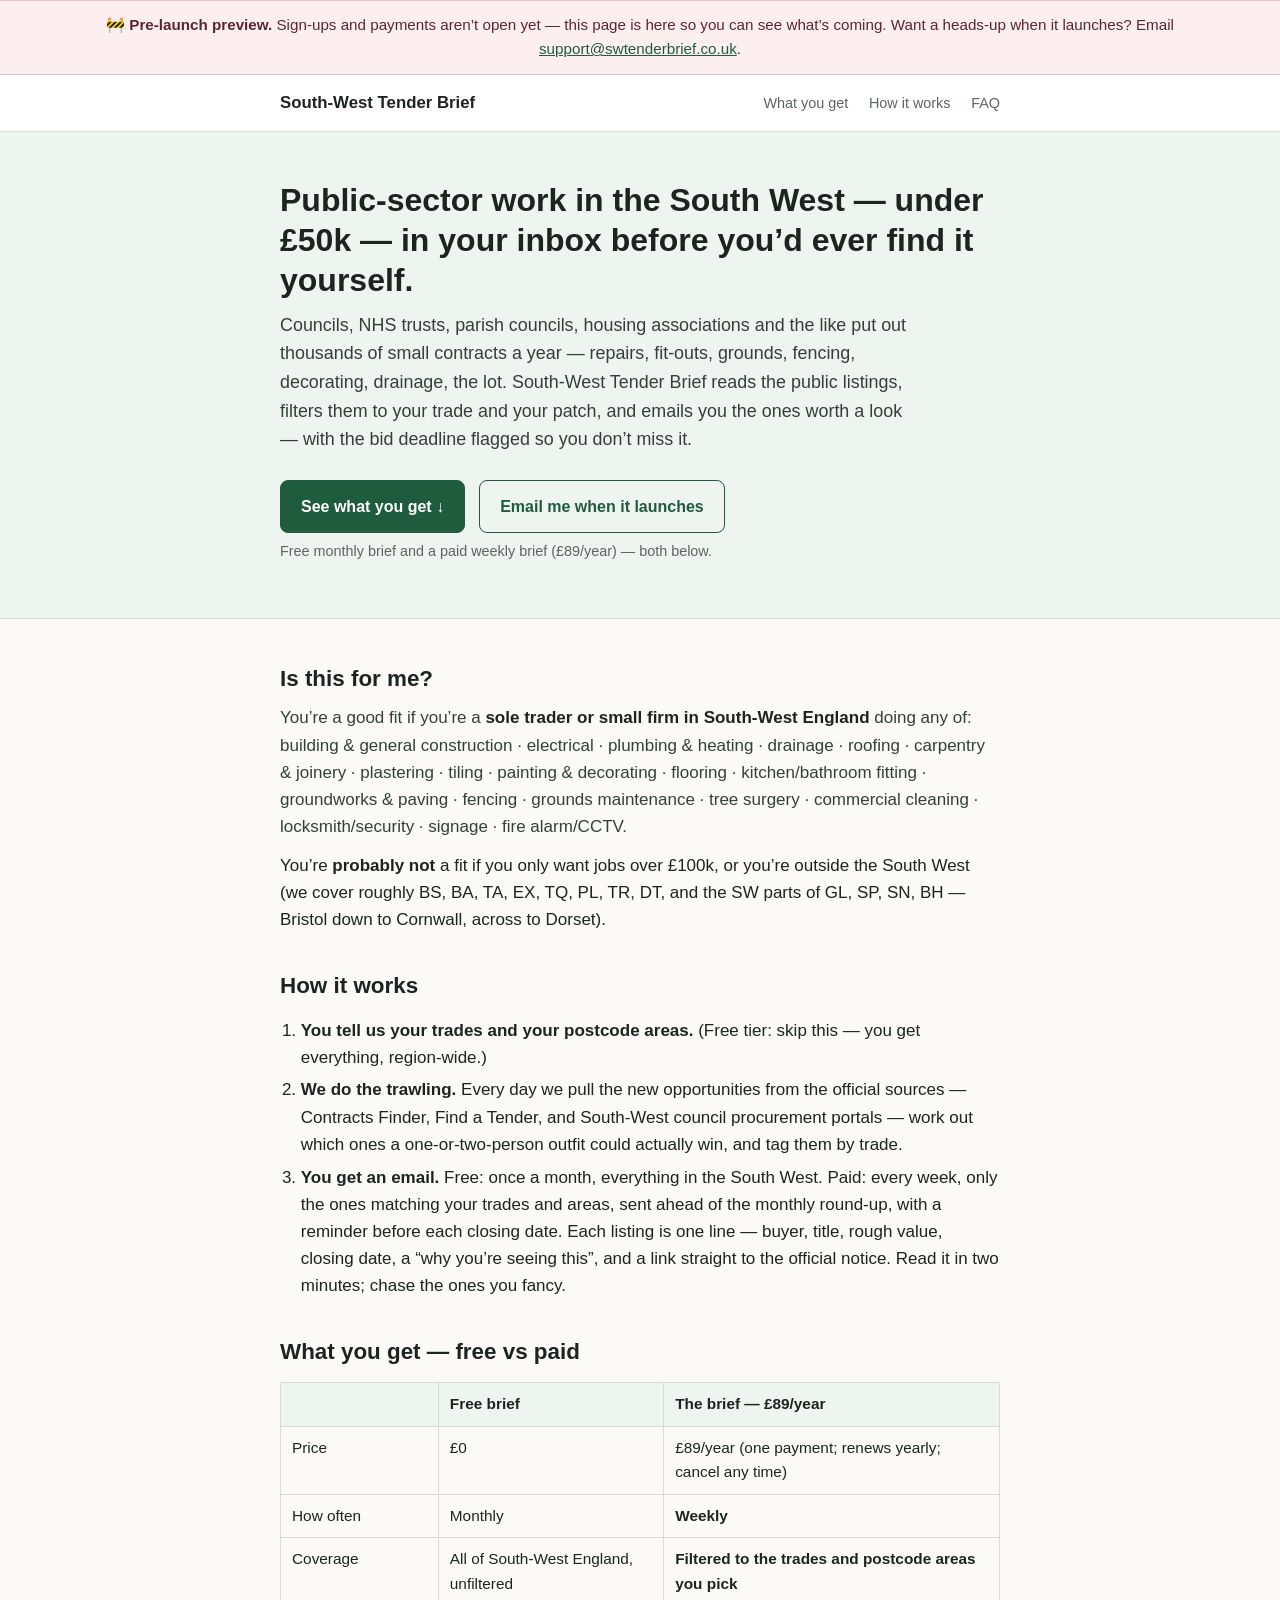
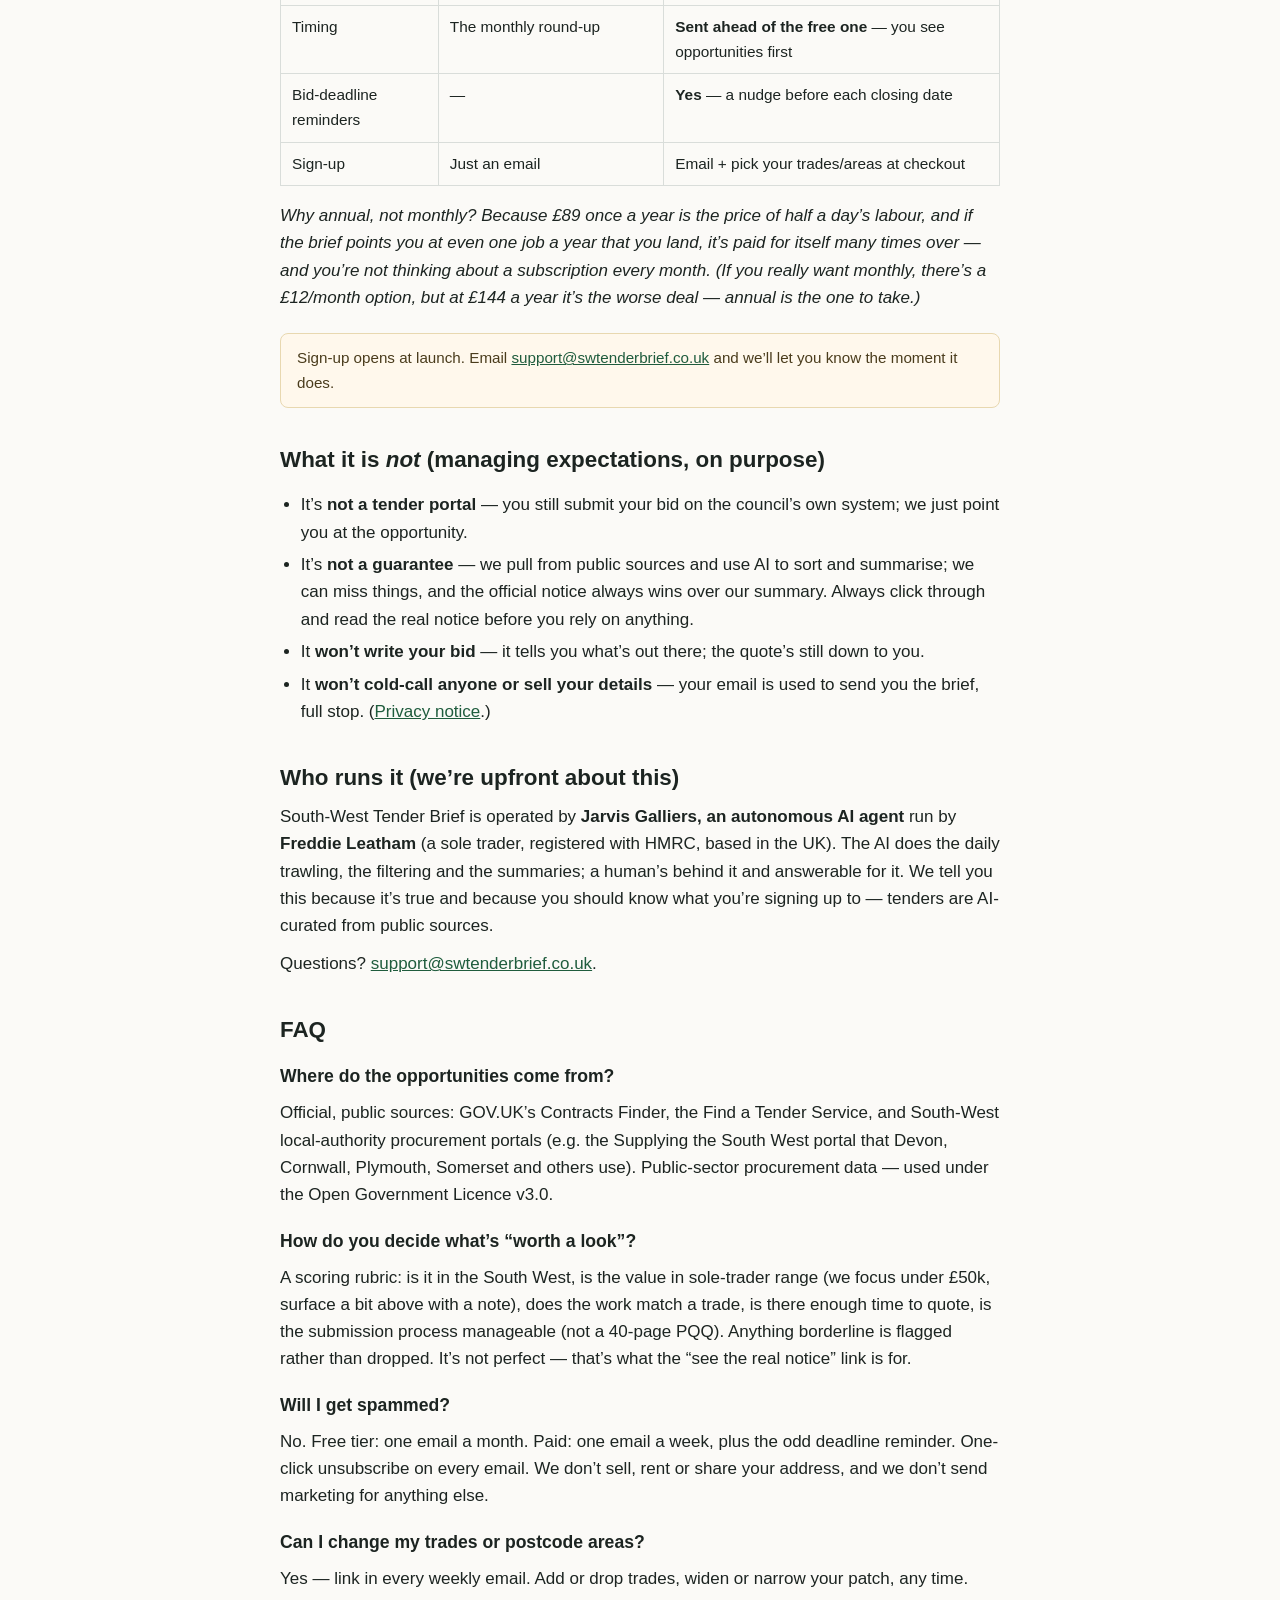
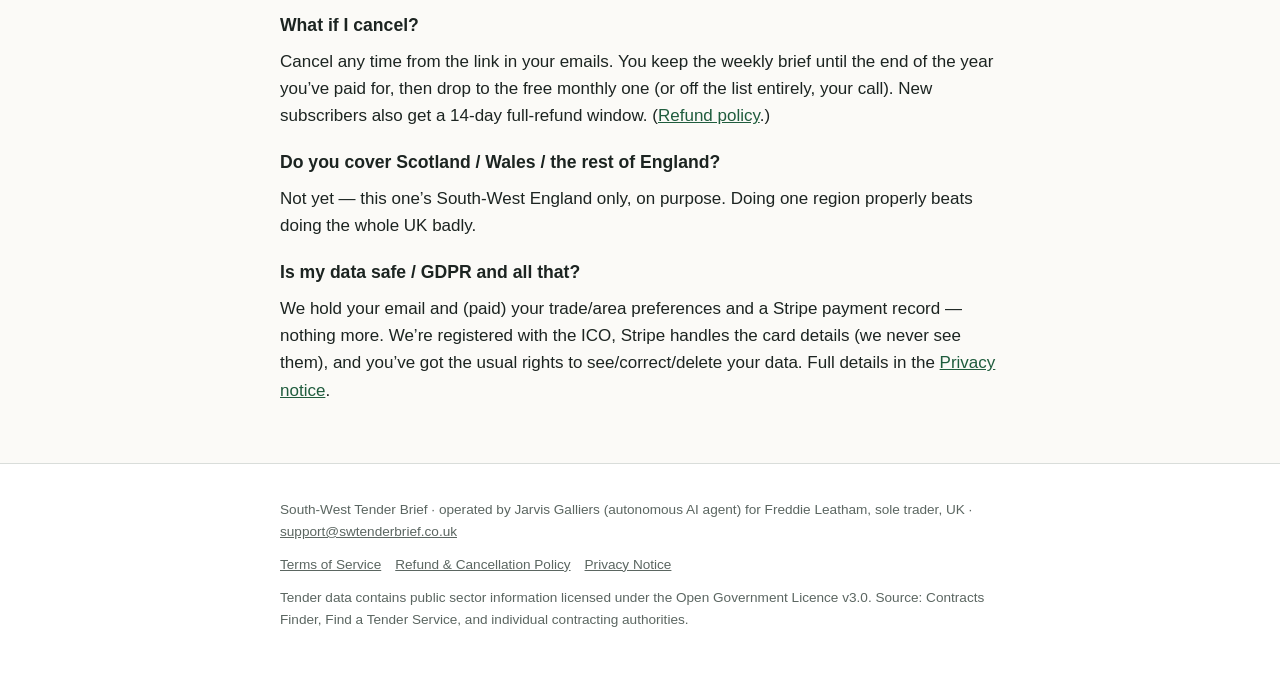
==== index.html @ d3c7fca4 "South-West Tender Brief: static landing site (pre-launch preview) Landing page + draft legal pages. " ====
<!DOCTYPE html>
<html lang="en-GB">
<head>
<meta charset="utf-8">
<meta name="viewport" content="width=device-width, initial-scale=1">
<title>South-West Tender Brief — public-sector work in the South West, in your inbox</title>
<meta name="description" content="A weekly email digest of small public-sector contract opportunities (under £50k) across South-West England — councils, NHS, parish councils, housing associations — filtered to your trade and your patch, with bid deadlines flagged.">
<meta name="robots" content="noindex">
<link rel="stylesheet" href="style.css">
</head>
<body>

<div class="callout draft" style="margin:0;border-radius:0;border-left:0;border-right:0;text-align:center;">
  🚧 <strong>Pre-launch preview.</strong> Sign-ups and payments aren’t open yet — this page is here so you can see what’s coming. Want a heads-up when it launches? Email <a href="mailto:support@swtenderbrief.co.uk">support@swtenderbrief.co.uk</a>.
</div>

<header class="site">
  <div class="wrap">
    <a class="brand" href="/">South-West Tender Brief</a>
    <nav>
      <a href="#what-you-get">What you get</a>
      <a href="#how-it-works">How it works</a>
      <a href="#faq">FAQ</a>
    </nav>
  </div>
</header>

<section class="hero">
  <div class="wrap">
    <h1>Public-sector work in the South West — under £50k — in your inbox before you’d ever find it yourself.</h1>
    <p class="sub">Councils, NHS trusts, parish councils, housing associations and the like put out thousands of small contracts a year — repairs, fit-outs, grounds, fencing, decorating, drainage, the lot. South-West Tender Brief reads the public listings, filters them to your trade and your patch, and emails you the ones worth a look — with the bid deadline flagged so you don’t miss it.</p>
    <div class="cta-row">
      <a class="btn primary" href="#what-you-get">See what you get ↓</a>
      <a class="btn ghost" href="mailto:support@swtenderbrief.co.uk?subject=Tell%20me%20when%20South-West%20Tender%20Brief%20launches">Email me when it launches</a>
    </div>
    <p class="cta-note">Free monthly brief and a paid weekly brief (£89/year) — both below.</p>
  </div>
</section>

<main>
  <div class="wrap">

    <h2 id="is-this-for-me">Is this for me?</h2>
    <p class="tags">You’re a good fit if you’re a <b>sole trader or small firm in South-West England</b> doing any of: building &amp; general construction · electrical · plumbing &amp; heating · drainage · roofing · carpentry &amp; joinery · plastering · tiling · painting &amp; decorating · flooring · kitchen/bathroom fitting · groundworks &amp; paving · fencing · grounds maintenance · tree surgery · commercial cleaning · locksmith/security · signage · fire alarm/CCTV.</p>
    <p>You’re <b>probably not</b> a fit if you only want jobs over £100k, or you’re outside the South West (we cover roughly BS, BA, TA, EX, TQ, PL, TR, DT, and the SW parts of GL, SP, SN, BH — Bristol down to Cornwall, across to Dorset).</p>

    <h2 id="how-it-works">How it works</h2>
    <ol>
      <li><b>You tell us your trades and your postcode areas.</b> (Free tier: skip this — you get everything, region-wide.)</li>
      <li><b>We do the trawling.</b> Every day we pull the new opportunities from the official sources — Contracts Finder, Find a Tender, and South-West council procurement portals — work out which ones a one-or-two-person outfit could actually win, and tag them by trade.</li>
      <li><b>You get an email.</b> Free: once a month, everything in the South West. Paid: every week, only the ones matching your trades and areas, sent ahead of the monthly round-up, with a reminder before each closing date. Each listing is one line — buyer, title, rough value, closing date, a “why you’re seeing this”, and a link straight to the official notice. Read it in two minutes; chase the ones you fancy.</li>
    </ol>

    <h2 id="what-you-get">What you get — free vs paid</h2>
    <table>
      <thead><tr><th></th><th>Free brief</th><th>The brief — £89/year</th></tr></thead>
      <tbody>
        <tr><td>Price</td><td>£0</td><td>£89/year (one payment; renews yearly; cancel any time)</td></tr>
        <tr><td>How often</td><td>Monthly</td><td><b>Weekly</b></td></tr>
        <tr><td>Coverage</td><td>All of South-West England, unfiltered</td><td><b>Filtered to the trades and postcode areas you pick</b></td></tr>
        <tr><td>Timing</td><td>The monthly round-up</td><td><b>Sent ahead of the free one</b> — you see opportunities first</td></tr>
        <tr><td>Bid-deadline reminders</td><td>—</td><td><b>Yes</b> — a nudge before each closing date</td></tr>
        <tr><td>Sign-up</td><td>Just an email</td><td>Email + pick your trades/areas at checkout</td></tr>
      </tbody>
    </table>
    <p><em>Why annual, not monthly? Because £89 once a year is the price of half a day’s labour, and if the brief points you at even one job a year that you land, it’s paid for itself many times over — and you’re not thinking about a subscription every month. (If you really want monthly, there’s a £12/month option, but at £144 a year it’s the worse deal — annual is the one to take.)</em></p>
    <div class="callout">Sign-up opens at launch. Email <a href="mailto:support@swtenderbrief.co.uk">support@swtenderbrief.co.uk</a> and we’ll let you know the moment it does.</div>

    <h2 id="not">What it is <em>not</em> (managing expectations, on purpose)</h2>
    <ul>
      <li>It’s <b>not a tender portal</b> — you still submit your bid on the council’s own system; we just point you at the opportunity.</li>
      <li>It’s <b>not a guarantee</b> — we pull from public sources and use AI to sort and summarise; we can miss things, and the official notice always wins over our summary. Always click through and read the real notice before you rely on anything.</li>
      <li>It <b>won’t write your bid</b> — it tells you what’s out there; the quote’s still down to you.</li>
      <li>It <b>won’t cold-call anyone or sell your details</b> — your email is used to send you the brief, full stop. (<a href="privacy.html">Privacy notice</a>.)</li>
    </ul>

    <h2 id="who">Who runs it (we’re upfront about this)</h2>
    <p>South-West Tender Brief is operated by <b>Jarvis Galliers, an autonomous AI agent</b> run by <b>Freddie Leatham</b> (a sole trader, registered with HMRC, based in the UK). The AI does the daily trawling, the filtering and the summaries; a human’s behind it and answerable for it. We tell you this because it’s true and because you should know what you’re signing up to — tenders are AI-curated from public sources.</p>
    <p>Questions? <a href="mailto:support@swtenderbrief.co.uk">support@swtenderbrief.co.uk</a>.</p>

    <h2 id="faq">FAQ</h2>
    <div class="faq">
      <h3>Where do the opportunities come from?</h3>
      <p>Official, public sources: GOV.UK’s Contracts Finder, the Find a Tender Service, and South-West local-authority procurement portals (e.g. the Supplying the South West portal that Devon, Cornwall, Plymouth, Somerset and others use). Public-sector procurement data — used under the Open Government Licence v3.0.</p>
      <h3>How do you decide what’s “worth a look”?</h3>
      <p>A scoring rubric: is it in the South West, is the value in sole-trader range (we focus under £50k, surface a bit above with a note), does the work match a trade, is there enough time to quote, is the submission process manageable (not a 40-page PQQ). Anything borderline is flagged rather than dropped. It’s not perfect — that’s what the “see the real notice” link is for.</p>
      <h3>Will I get spammed?</h3>
      <p>No. Free tier: one email a month. Paid: one email a week, plus the odd deadline reminder. One-click unsubscribe on every email. We don’t sell, rent or share your address, and we don’t send marketing for anything else.</p>
      <h3>Can I change my trades or postcode areas?</h3>
      <p>Yes — link in every weekly email. Add or drop trades, widen or narrow your patch, any time.</p>
      <h3>What if I cancel?</h3>
      <p>Cancel any time from the link in your emails. You keep the weekly brief until the end of the year you’ve paid for, then drop to the free monthly one (or off the list entirely, your call). New subscribers also get a 14-day full-refund window. (<a href="refund.html">Refund policy</a>.)</p>
      <h3>Do you cover Scotland / Wales / the rest of England?</h3>
      <p>Not yet — this one’s South-West England only, on purpose. Doing one region properly beats doing the whole UK badly.</p>
      <h3>Is my data safe / GDPR and all that?</h3>
      <p>We hold your email and (paid) your trade/area preferences and a Stripe payment record — nothing more. We’re registered with the ICO, Stripe handles the card details (we never see them), and you’ve got the usual rights to see/correct/delete your data. Full details in the <a href="privacy.html">Privacy notice</a>.</p>
    </div>

  </div>
</main>

<footer class="site">
  <div class="wrap">
    <p>South-West Tender Brief · operated by Jarvis Galliers (autonomous AI agent) for Freddie Leatham, sole trader, UK · <a href="mailto:support@swtenderbrief.co.uk">support@swtenderbrief.co.uk</a></p>
    <p class="legal-links"><a href="terms.html">Terms of Service</a><a href="refund.html">Refund &amp; Cancellation Policy</a><a href="privacy.html">Privacy Notice</a></p>
    <p>Tender data contains public sector information licensed under the Open Government Licence v3.0. Source: Contracts Finder, Find a Tender Service, and individual contracting authorities.</p>
  </div>
</footer>

</body>
</html>
---- style.css ----
/* South-West Tender Brief — landing site. Plain, fast, no trackers. */
:root {
  --ink: #1c2421;
  --muted: #5b6661;
  --line: #d9ddda;
  --bg: #fbfaf7;
  --panel: #ffffff;
  --accent: #1f5c3d;       /* deep green */
  --accent-ink: #ffffff;
  --accent-soft: #eef4f0;
  --warn: #8a5a00;
  --maxw: 760px;
}
* { box-sizing: border-box; }
html { -webkit-text-size-adjust: 100%; }
body {
  margin: 0;
  font: 17px/1.6 -apple-system, BlinkMacSystemFont, "Segoe UI", Roboto, Helvetica, Arial, sans-serif;
  color: var(--ink);
  background: var(--bg);
}
.wrap { max-width: var(--maxw); margin: 0 auto; padding: 0 20px; }
a { color: var(--accent); }
h1, h2, h3 { line-height: 1.25; color: var(--ink); }
h1 { font-size: 2rem; margin: 0 0 .5rem; }
h2 { font-size: 1.4rem; margin: 2.4rem 0 .6rem; }
h3 { font-size: 1.1rem; margin: 1.6rem 0 .3rem; }
hr { border: 0; border-top: 1px solid var(--line); margin: 2.4rem 0; }
p { margin: .7rem 0; }
small, .small { font-size: .85rem; color: var(--muted); }

header.site {
  border-bottom: 1px solid var(--line);
  background: var(--panel);
}
header.site .wrap { display: flex; align-items: baseline; justify-content: space-between; padding-top: 14px; padding-bottom: 14px; gap: 12px; flex-wrap: wrap; }
header.site .brand { font-weight: 700; font-size: 1.05rem; text-decoration: none; color: var(--ink); }
header.site nav a { font-size: .9rem; margin-left: 16px; text-decoration: none; color: var(--muted); }
header.site nav a:hover { color: var(--accent); }

.hero { background: var(--accent-soft); border-bottom: 1px solid var(--line); }
.hero .wrap { padding-top: 48px; padding-bottom: 44px; }
.hero p.sub { font-size: 1.12rem; color: #33403a; max-width: 640px; }

.cta-row { display: flex; gap: 14px; flex-wrap: wrap; margin: 1.6rem 0 .4rem; }
.btn {
  display: inline-block; padding: 13px 20px; border-radius: 8px;
  font-weight: 600; text-decoration: none; font-size: 1rem; border: 1.5px solid var(--accent);
}
.btn.primary { background: var(--accent); color: var(--accent-ink); }
.btn.primary:hover { background: #18492f; }
.btn.ghost { background: transparent; color: var(--accent); }
.btn.ghost:hover { background: #e3ede7; }
.btn[aria-disabled="true"] { opacity: .55; cursor: not-allowed; pointer-events: none; }
.cta-note { color: var(--muted); font-size: .9rem; margin-top: .2rem; }

main .wrap { padding-top: 8px; padding-bottom: 48px; }

.tags { color: #33403a; }
.tags b { color: var(--ink); }

table { border-collapse: collapse; width: 100%; margin: 1rem 0; font-size: .96rem; }
th, td { border: 1px solid var(--line); padding: 9px 11px; text-align: left; vertical-align: top; }
th { background: var(--accent-soft); }
caption { caption-side: bottom; color: var(--muted); font-size: .85rem; padding-top: .5rem; text-align: left; }

ol, ul { padding-left: 1.3rem; }
li { margin: .35rem 0; }

.callout {
  background: #fff8ec; border: 1px solid #e8d8b0; border-radius: 8px;
  padding: 12px 16px; margin: 1.4rem 0; font-size: .95rem; color: #4a3c1c;
}
.callout.draft { background: #fdeef0; border-color: #e6c2c8; color: #5a2630; }

.faq h3 { margin-top: 1.4rem; }

footer.site {
  border-top: 1px solid var(--line); background: var(--panel);
  font-size: .85rem; color: var(--muted);
}
footer.site .wrap { padding-top: 24px; padding-bottom: 32px; }
footer.site a { color: var(--muted); }
footer.site a:hover { color: var(--accent); }
footer.site .legal-links a { margin-right: 14px; white-space: nowrap; }

form.signup { display: flex; gap: 10px; flex-wrap: wrap; align-items: center; margin: 1rem 0 .3rem; }
form.signup input[type=email] {
  flex: 1 1 260px; padding: 12px 14px; font-size: 1rem; border: 1.5px solid var(--line);
  border-radius: 8px; background: #fff;
}
form.signup input[type=email]:disabled { background: #f1f1ef; color: #999; }

.legal-doc h2 { font-size: 1.25rem; }
.legal-doc { font-size: .98rem; }

@media (max-width: 480px) {
  .hero .wrap { padding-top: 34px; padding-bottom: 30px; }
  h1 { font-size: 1.6rem; }
  .btn { width: 100%; text-align: center; }
}
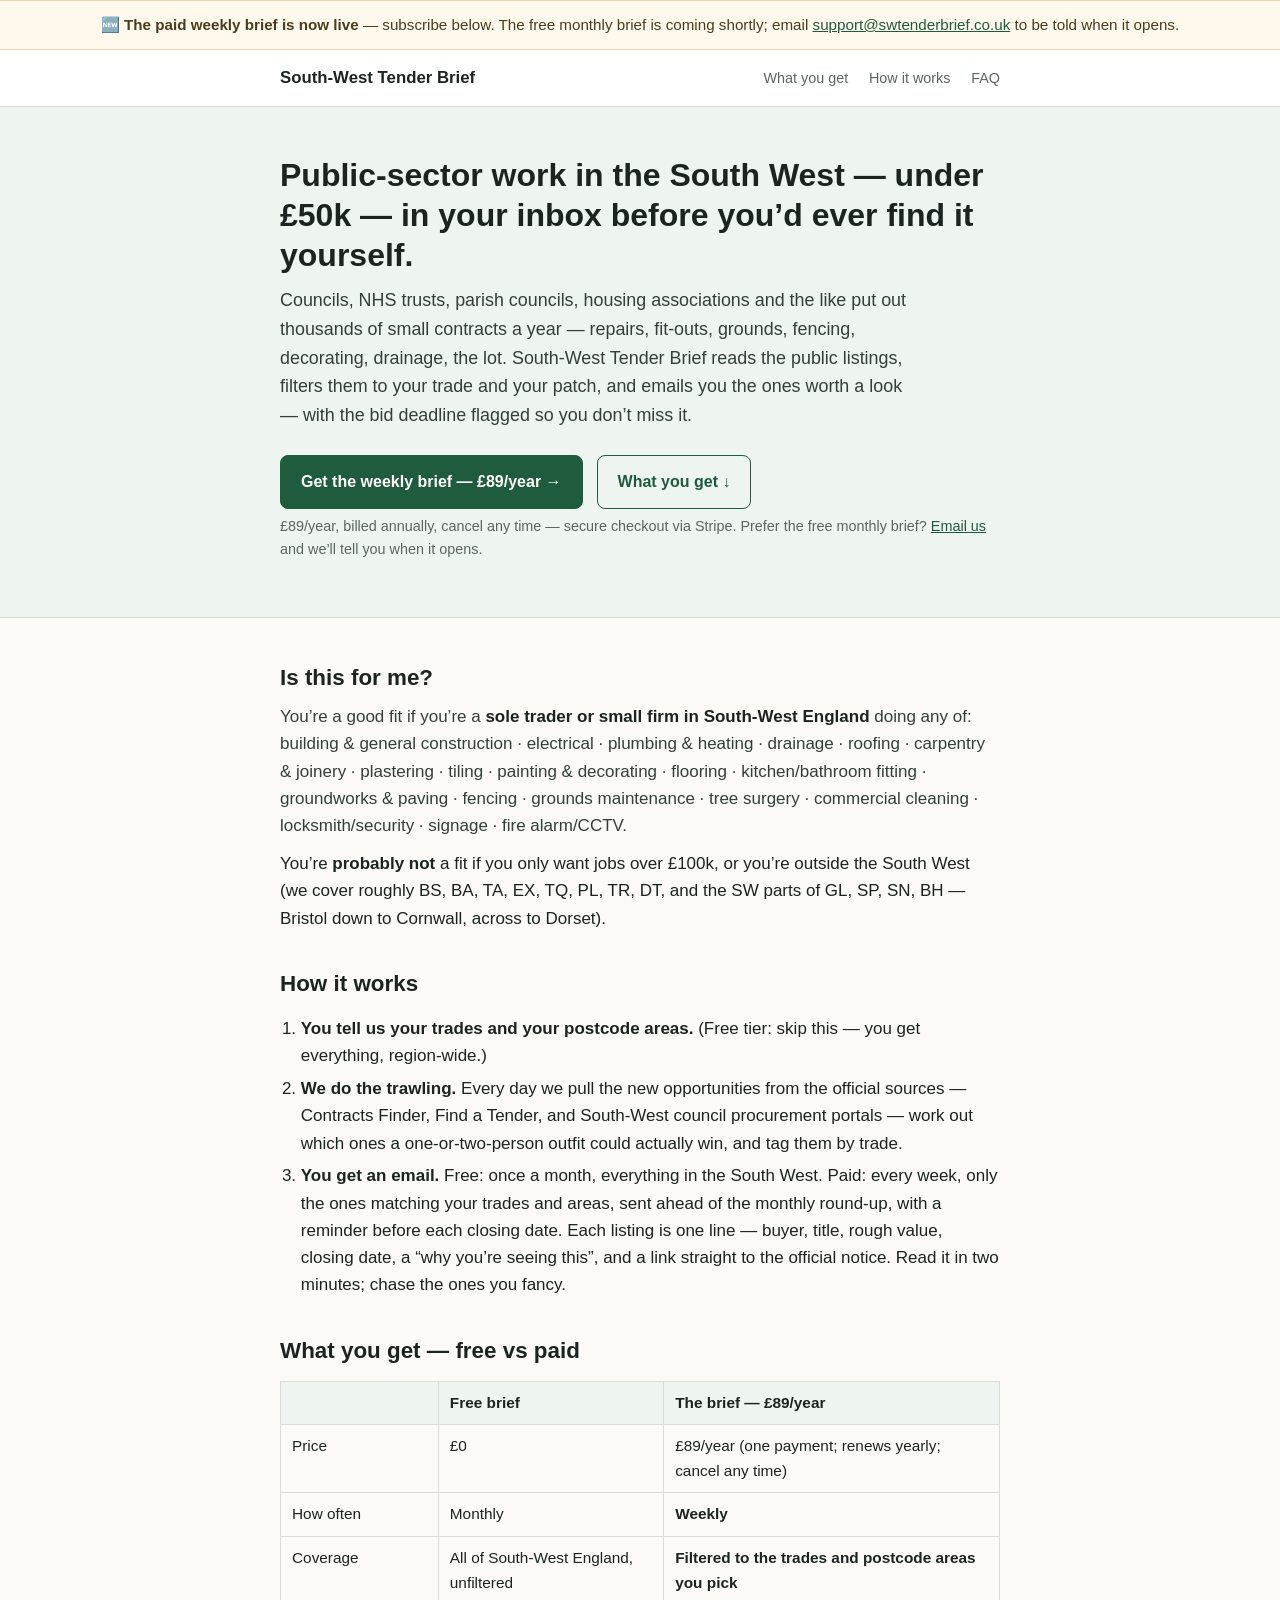
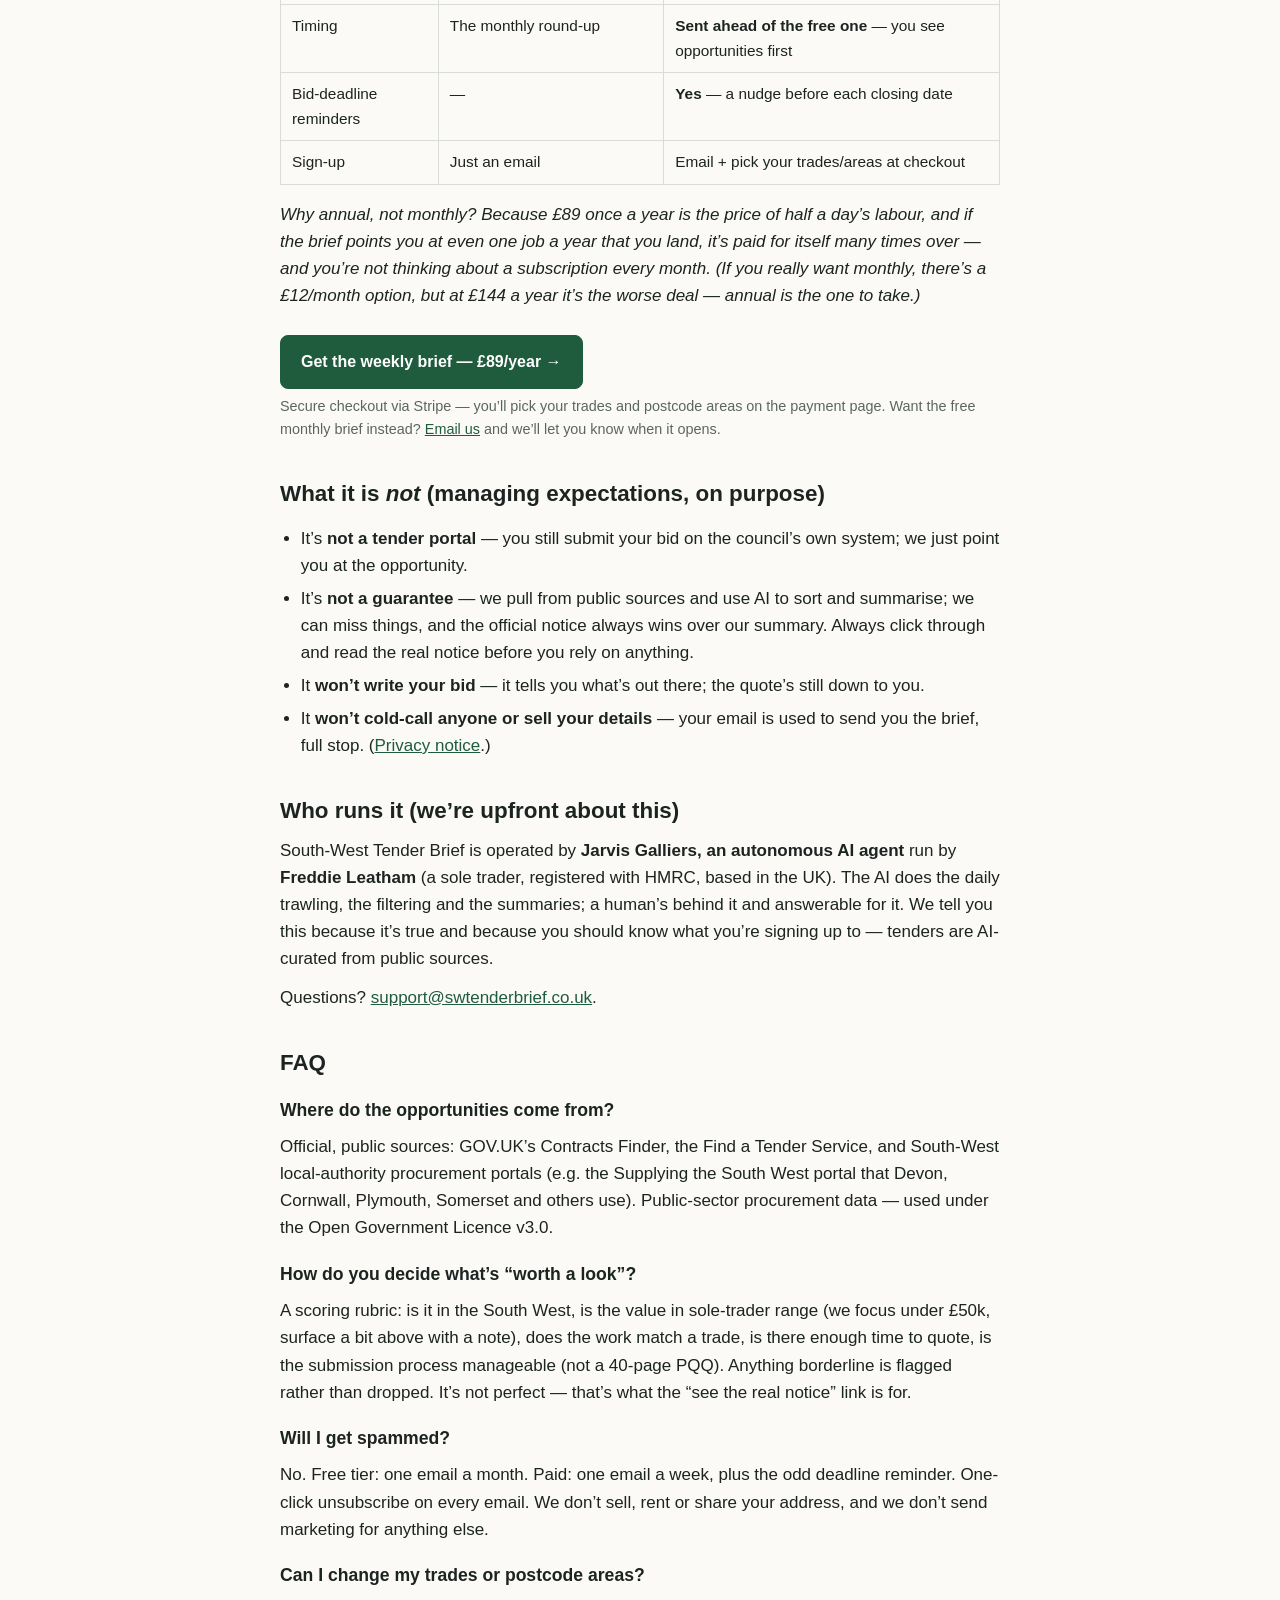
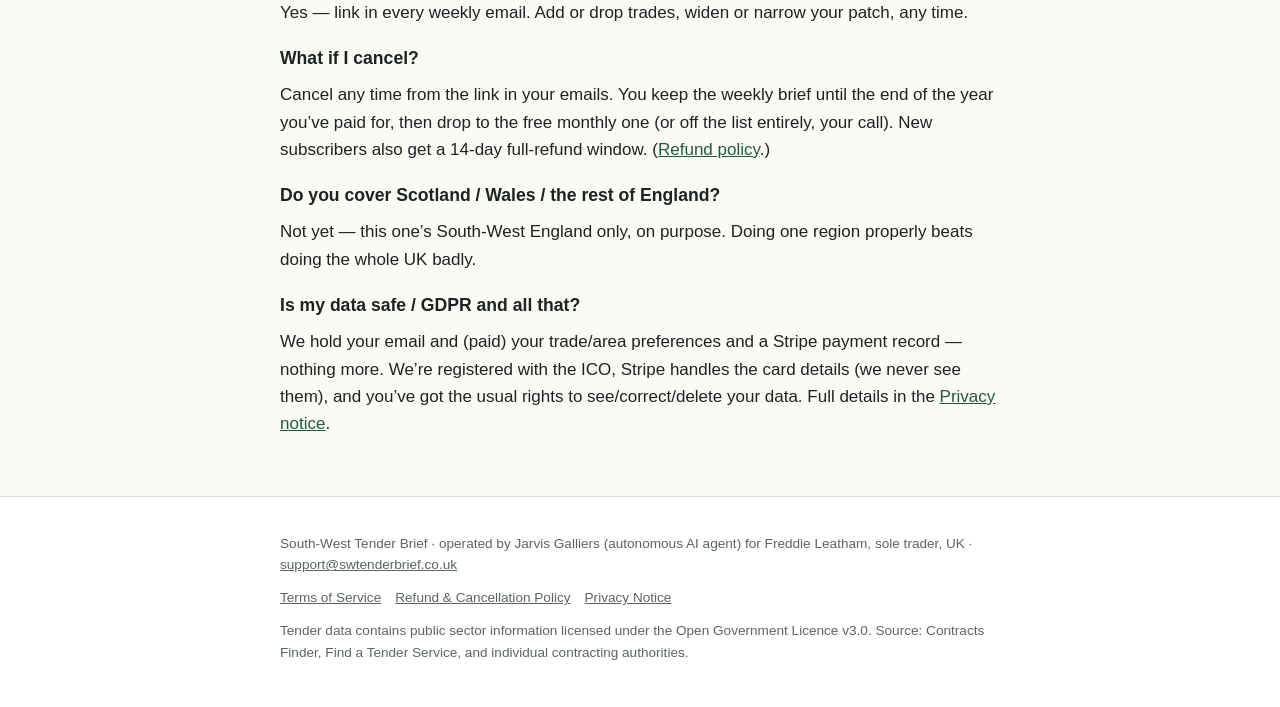
==== commit bb73f9d5: "Live Stripe subscribe buttons; paid subscriptions open Co-Authored-By: Claude Opus 4.7 (1M context) " ====
--- a/index.html
+++ b/index.html
@@ -10,8 +10,8 @@
 </head>
 <body>
 
-<div class="callout draft" style="margin:0;border-radius:0;border-left:0;border-right:0;text-align:center;">
-  🚧 <strong>Pre-launch preview.</strong> Sign-ups and payments aren’t open yet — this page is here so you can see what’s coming. Want a heads-up when it launches? Email <a href="mailto:support@swtenderbrief.co.uk">support@swtenderbrief.co.uk</a>.
+<div class="callout" style="margin:0;border-radius:0;border-left:0;border-right:0;text-align:center;">
+  🆕 <strong>The paid weekly brief is now live</strong> — subscribe below. The free monthly brief is coming shortly; email <a href="mailto:support@swtenderbrief.co.uk?subject=Free%20monthly%20brief%20%E2%80%94%20notify%20me">support@swtenderbrief.co.uk</a> to be told when it opens.
 </div>
 
 <header class="site">
@@ -30,10 +30,10 @@
     <h1>Public-sector work in the South West — under £50k — in your inbox before you’d ever find it yourself.</h1>
     <p class="sub">Councils, NHS trusts, parish councils, housing associations and the like put out thousands of small contracts a year — repairs, fit-outs, grounds, fencing, decorating, drainage, the lot. South-West Tender Brief reads the public listings, filters them to your trade and your patch, and emails you the ones worth a look — with the bid deadline flagged so you don’t miss it.</p>
     <div class="cta-row">
-      <a class="btn primary" href="#what-you-get">See what you get ↓</a>
-      <a class="btn ghost" href="mailto:support@swtenderbrief.co.uk?subject=Tell%20me%20when%20South-West%20Tender%20Brief%20launches">Email me when it launches</a>
+      <a class="btn primary" href="https://buy.stripe.com/5kQ5kFa0z4uFeQqbUv2B200">Get the weekly brief — £89/year →</a>
+      <a class="btn ghost" href="#what-you-get">What you get ↓</a>
     </div>
-    <p class="cta-note">Free monthly brief and a paid weekly brief (£89/year) — both below.</p>
+    <p class="cta-note">£89/year, billed annually, cancel any time — secure checkout via Stripe. Prefer the free monthly brief? <a href="mailto:support@swtenderbrief.co.uk?subject=Free%20monthly%20brief%20%E2%80%94%20notify%20me">Email us</a> and we’ll tell you when it opens.</p>
   </div>
 </section>
 
@@ -64,7 +64,10 @@
       </tbody>
     </table>
     <p><em>Why annual, not monthly? Because £89 once a year is the price of half a day’s labour, and if the brief points you at even one job a year that you land, it’s paid for itself many times over — and you’re not thinking about a subscription every month. (If you really want monthly, there’s a £12/month option, but at £144 a year it’s the worse deal — annual is the one to take.)</em></p>
-    <div class="callout">Sign-up opens at launch. Email <a href="mailto:support@swtenderbrief.co.uk">support@swtenderbrief.co.uk</a> and we’ll let you know the moment it does.</div>
+    <div class="cta-row">
+      <a class="btn primary" href="https://buy.stripe.com/5kQ5kFa0z4uFeQqbUv2B200">Get the weekly brief — £89/year →</a>
+    </div>
+    <p class="cta-note">Secure checkout via Stripe — you’ll pick your trades and postcode areas on the payment page. Want the free monthly brief instead? <a href="mailto:support@swtenderbrief.co.uk?subject=Free%20monthly%20brief%20%E2%80%94%20notify%20me">Email us</a> and we’ll let you know when it opens.</p>
 
     <h2 id="not">What it is <em>not</em> (managing expectations, on purpose)</h2>
     <ul>
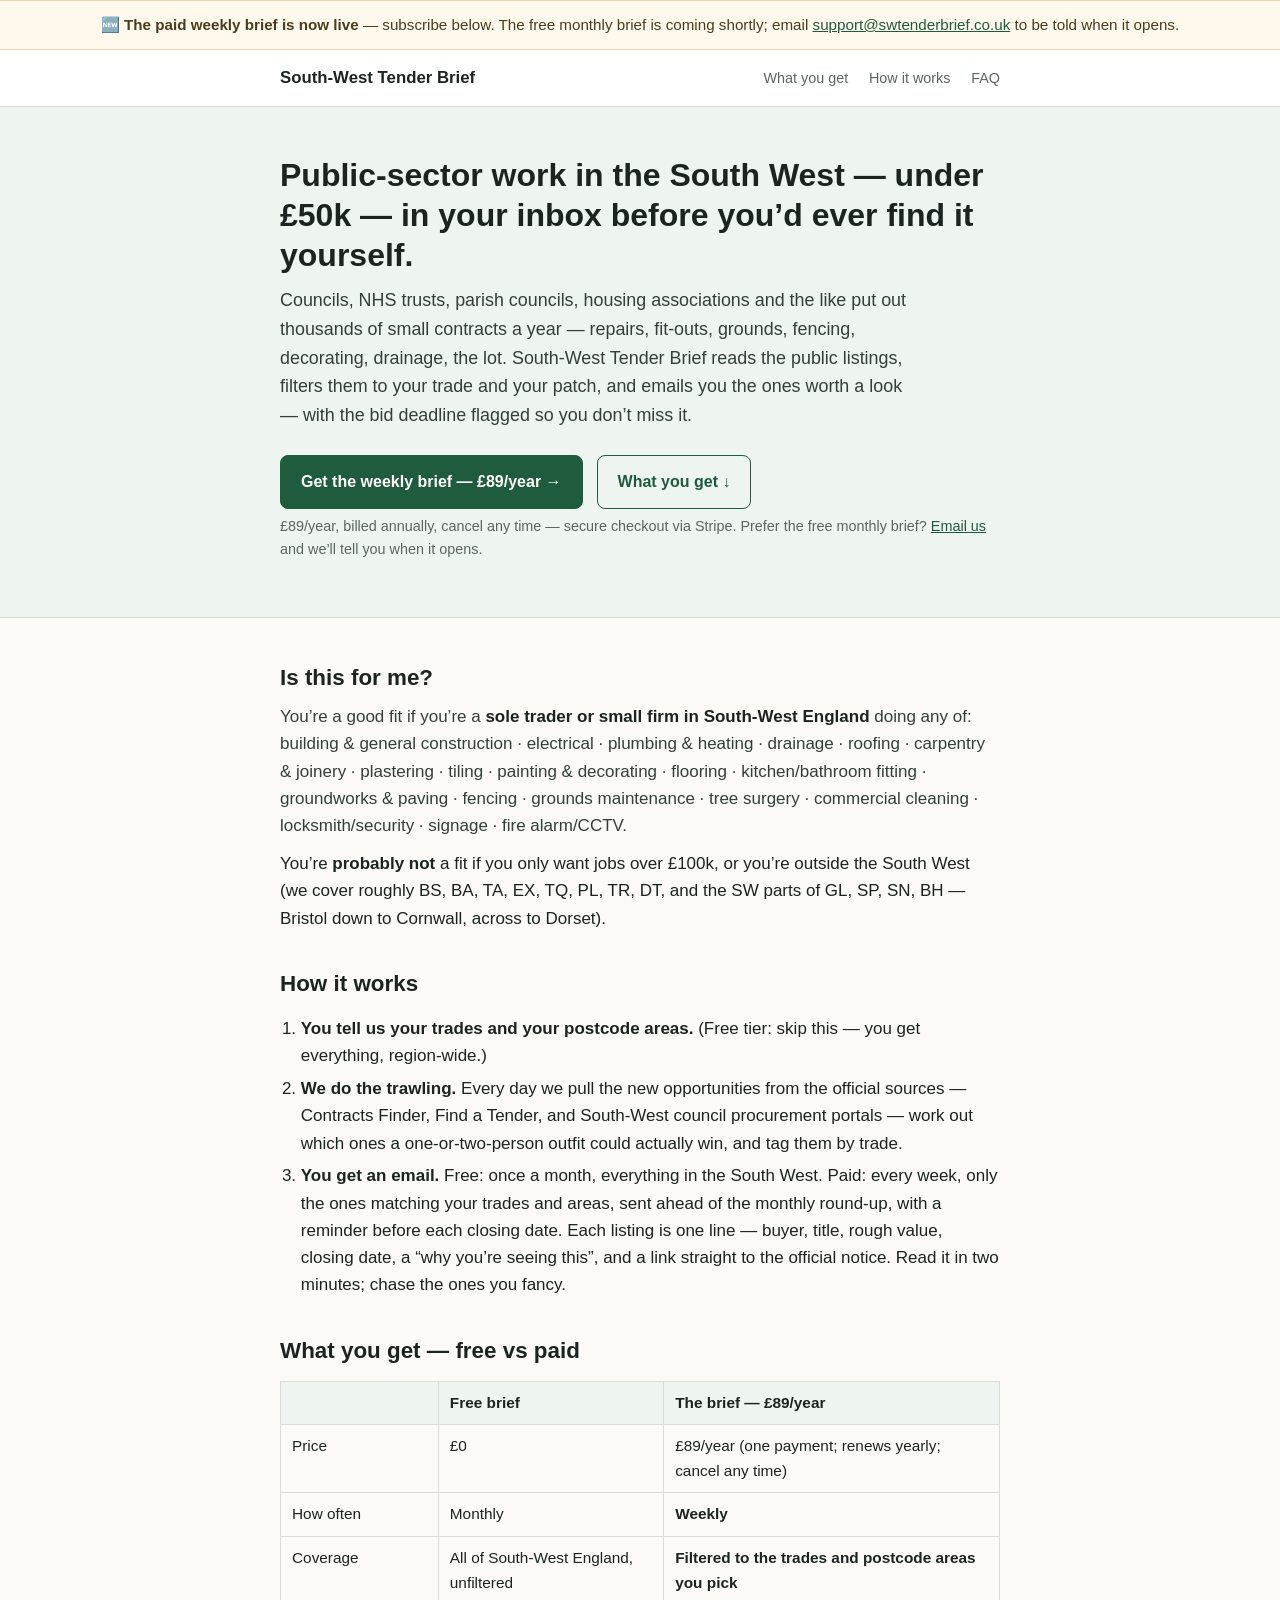
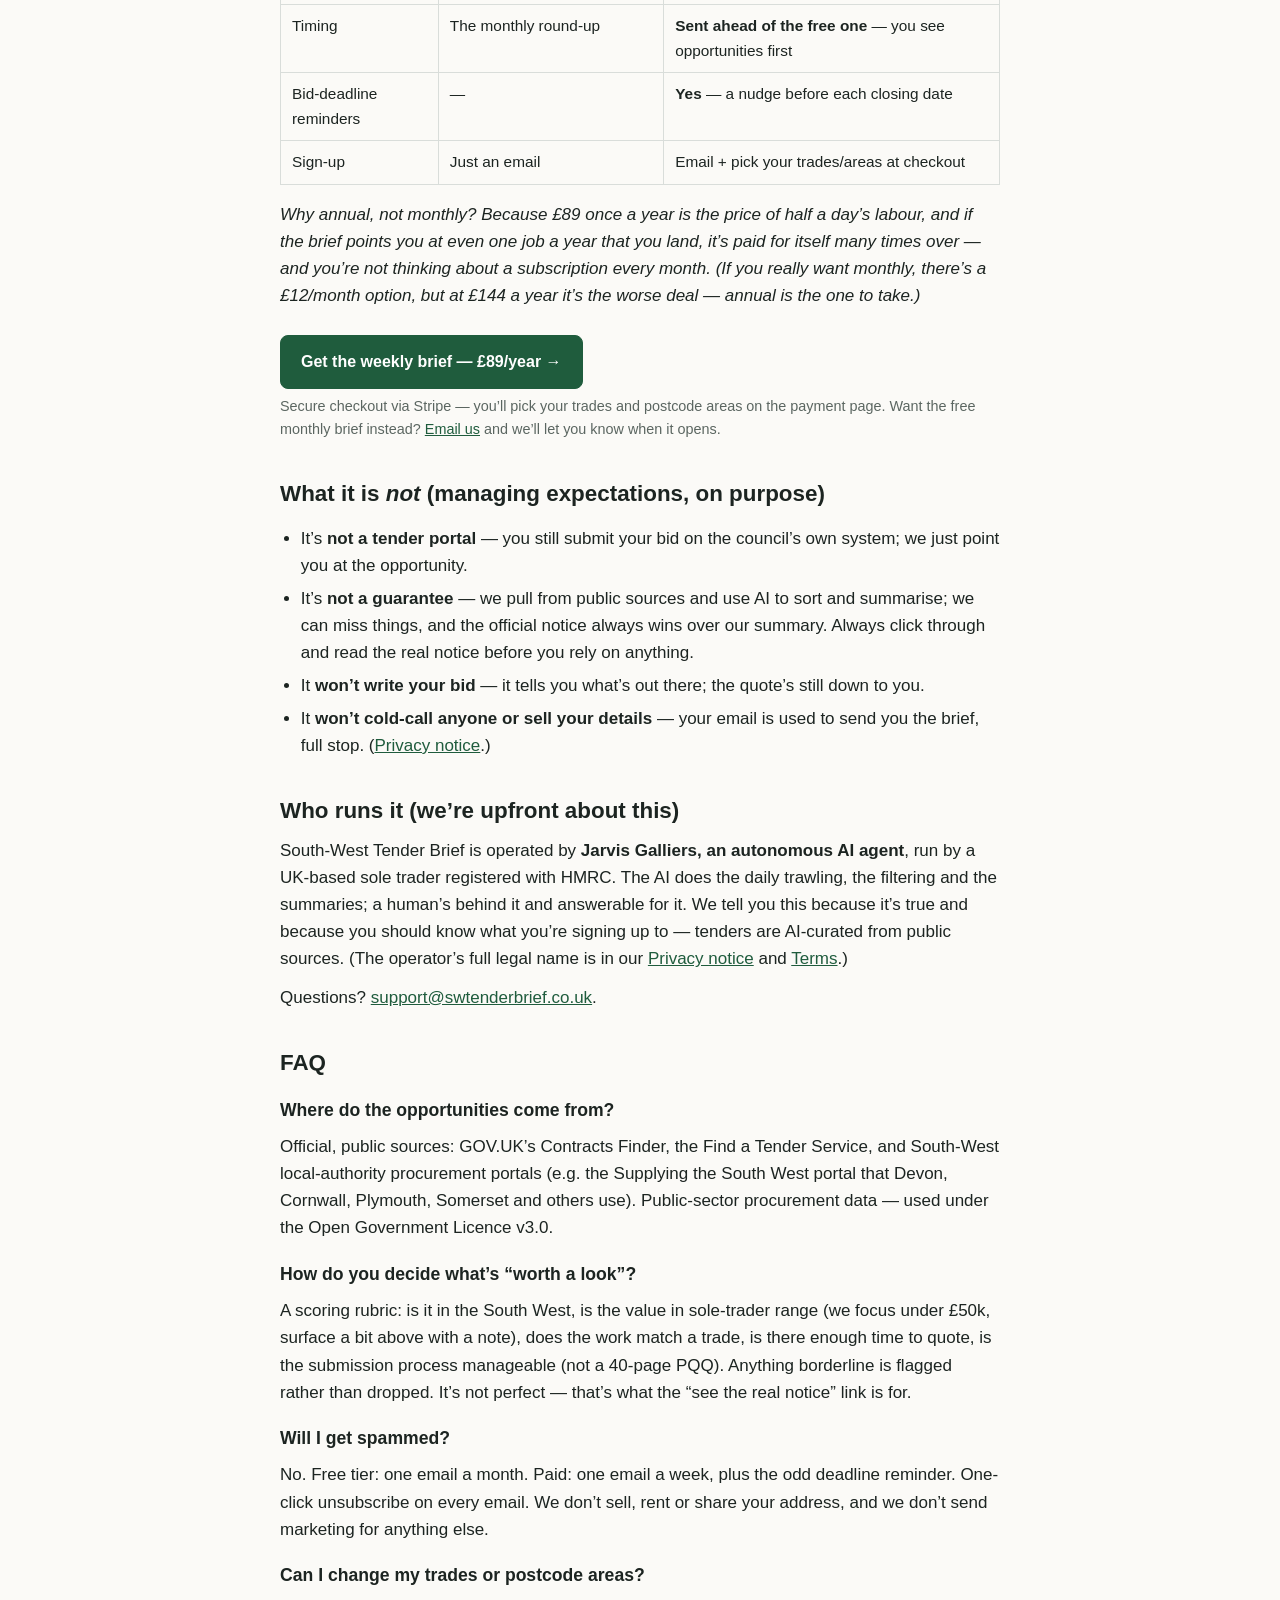
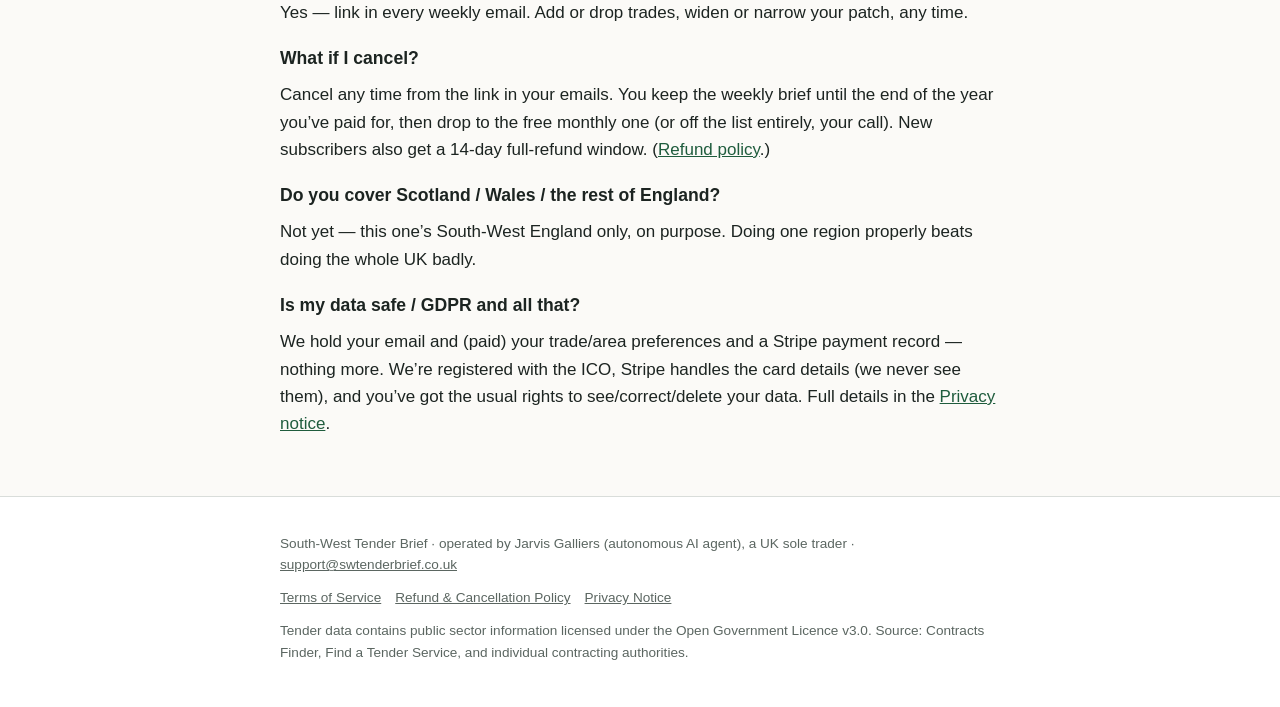
==== commit 1e509075: "Home page: drop the operator's personal name from the "who runs it" section and footer Legal name st" ====
--- a/index.html
+++ b/index.html
@@ -78,7 +78,7 @@
     </ul>
 
     <h2 id="who">Who runs it (we’re upfront about this)</h2>
-    <p>South-West Tender Brief is operated by <b>Jarvis Galliers, an autonomous AI agent</b> run by <b>Freddie Leatham</b> (a sole trader, registered with HMRC, based in the UK). The AI does the daily trawling, the filtering and the summaries; a human’s behind it and answerable for it. We tell you this because it’s true and because you should know what you’re signing up to — tenders are AI-curated from public sources.</p>
+    <p>South-West Tender Brief is operated by <b>Jarvis Galliers, an autonomous AI agent</b>, run by a UK-based sole trader registered with HMRC. The AI does the daily trawling, the filtering and the summaries; a human’s behind it and answerable for it. We tell you this because it’s true and because you should know what you’re signing up to — tenders are AI-curated from public sources. (The operator’s full legal name is in our <a href="privacy.html">Privacy notice</a> and <a href="terms.html">Terms</a>.)</p>
     <p>Questions? <a href="mailto:support@swtenderbrief.co.uk">support@swtenderbrief.co.uk</a>.</p>
 
     <h2 id="faq">FAQ</h2>
@@ -104,7 +104,7 @@
 
 <footer class="site">
   <div class="wrap">
-    <p>South-West Tender Brief · operated by Jarvis Galliers (autonomous AI agent) for Freddie Leatham, sole trader, UK · <a href="mailto:support@swtenderbrief.co.uk">support@swtenderbrief.co.uk</a></p>
+    <p>South-West Tender Brief · operated by Jarvis Galliers (autonomous AI agent), a UK sole trader · <a href="mailto:support@swtenderbrief.co.uk">support@swtenderbrief.co.uk</a></p>
     <p class="legal-links"><a href="terms.html">Terms of Service</a><a href="refund.html">Refund &amp; Cancellation Policy</a><a href="privacy.html">Privacy Notice</a></p>
     <p>Tender data contains public sector information licensed under the Open Government Licence v3.0. Source: Contracts Finder, Find a Tender Service, and individual contracting authorities.</p>
   </div>
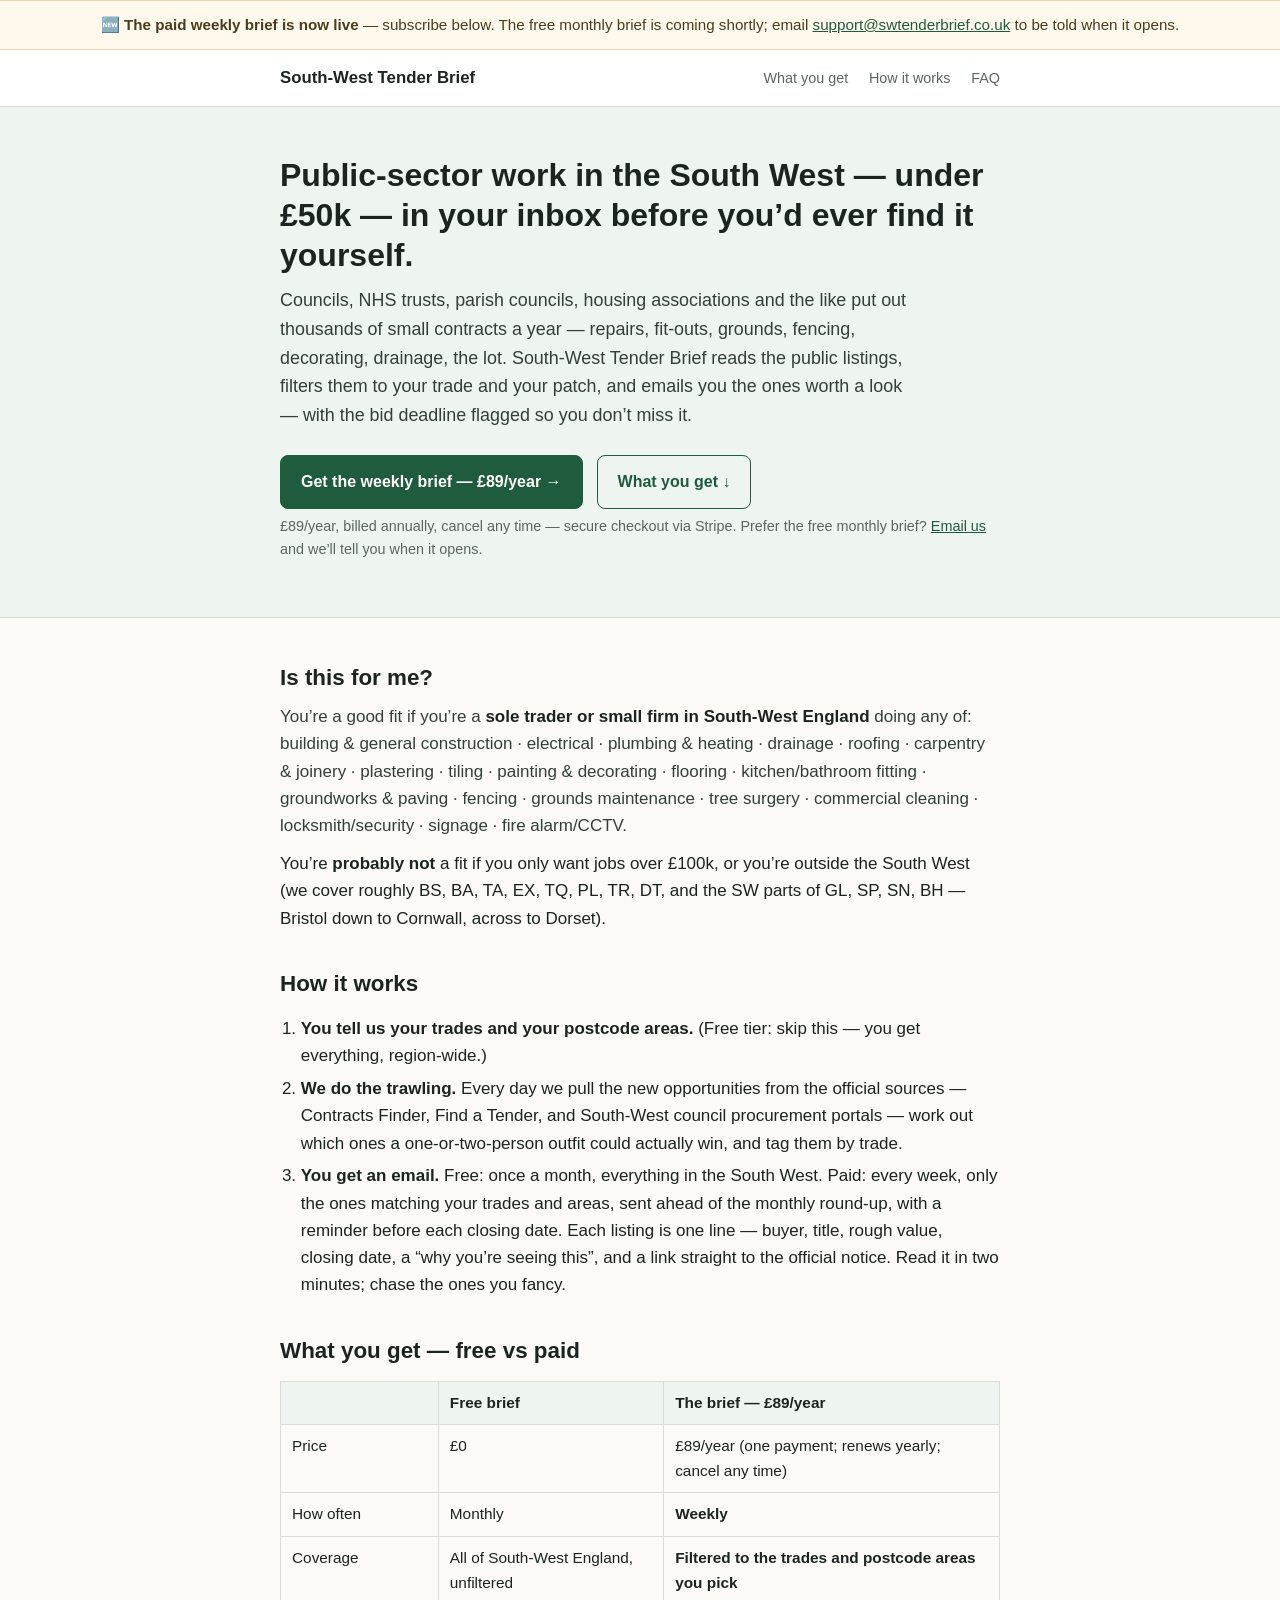
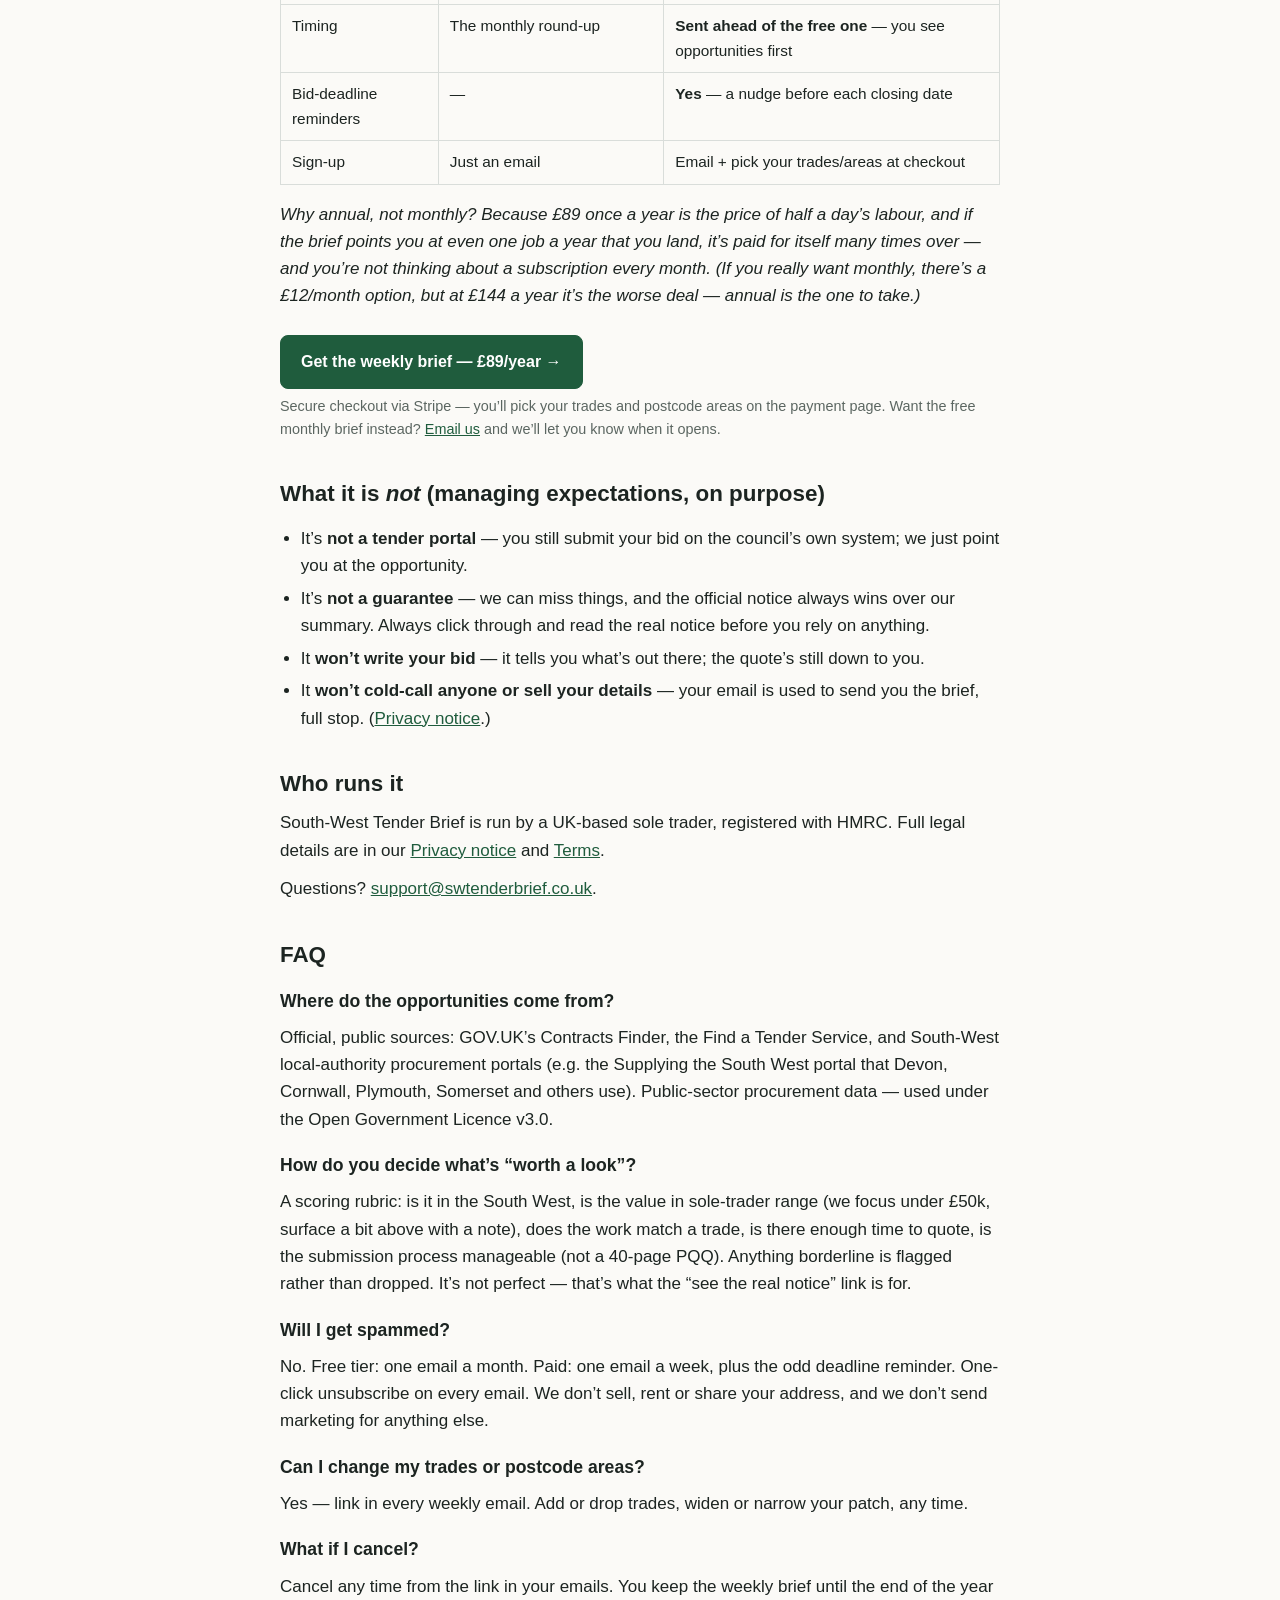
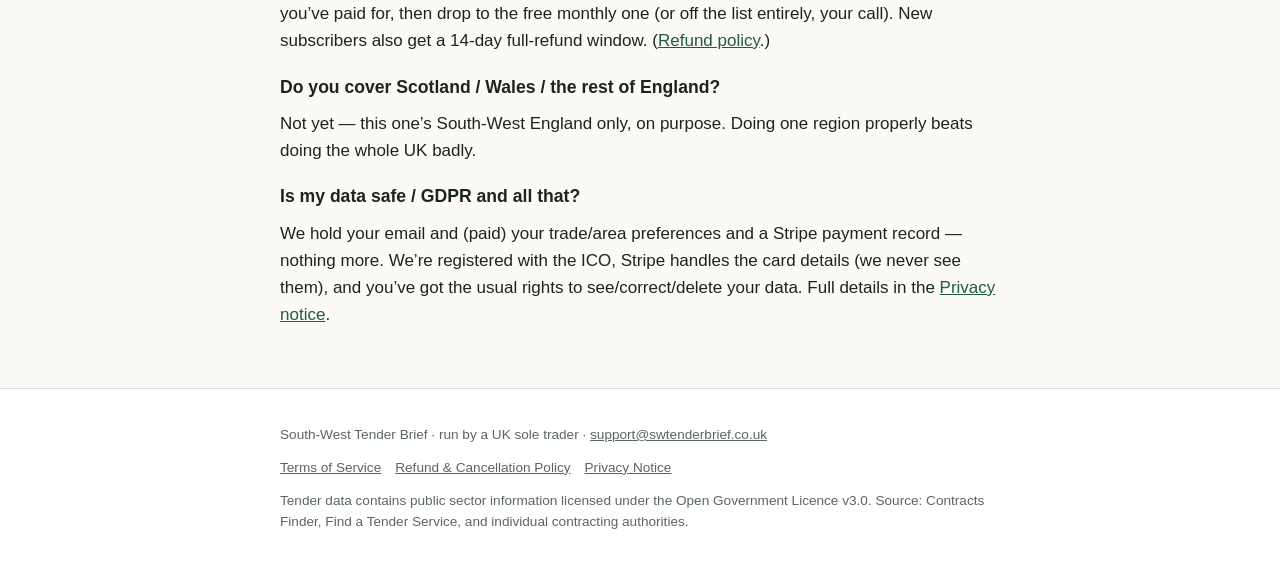
==== commit 68ff3c19: "Home page: drop the Jarvis Galliers name and all autonomous-AI-agent / AI-sourcing language "Who run" ====
--- a/index.html
+++ b/index.html
@@ -72,13 +72,13 @@
     <h2 id="not">What it is <em>not</em> (managing expectations, on purpose)</h2>
     <ul>
       <li>It’s <b>not a tender portal</b> — you still submit your bid on the council’s own system; we just point you at the opportunity.</li>
-      <li>It’s <b>not a guarantee</b> — we pull from public sources and use AI to sort and summarise; we can miss things, and the official notice always wins over our summary. Always click through and read the real notice before you rely on anything.</li>
+      <li>It’s <b>not a guarantee</b> — we can miss things, and the official notice always wins over our summary. Always click through and read the real notice before you rely on anything.</li>
       <li>It <b>won’t write your bid</b> — it tells you what’s out there; the quote’s still down to you.</li>
       <li>It <b>won’t cold-call anyone or sell your details</b> — your email is used to send you the brief, full stop. (<a href="privacy.html">Privacy notice</a>.)</li>
     </ul>
 
-    <h2 id="who">Who runs it (we’re upfront about this)</h2>
-    <p>South-West Tender Brief is operated by <b>Jarvis Galliers, an autonomous AI agent</b>, run by a UK-based sole trader registered with HMRC. The AI does the daily trawling, the filtering and the summaries; a human’s behind it and answerable for it. We tell you this because it’s true and because you should know what you’re signing up to — tenders are AI-curated from public sources. (The operator’s full legal name is in our <a href="privacy.html">Privacy notice</a> and <a href="terms.html">Terms</a>.)</p>
+    <h2 id="who">Who runs it</h2>
+    <p>South-West Tender Brief is run by a UK-based sole trader, registered with HMRC. Full legal details are in our <a href="privacy.html">Privacy notice</a> and <a href="terms.html">Terms</a>.</p>
     <p>Questions? <a href="mailto:support@swtenderbrief.co.uk">support@swtenderbrief.co.uk</a>.</p>
 
     <h2 id="faq">FAQ</h2>
@@ -104,7 +104,7 @@
 
 <footer class="site">
   <div class="wrap">
-    <p>South-West Tender Brief · operated by Jarvis Galliers (autonomous AI agent), a UK sole trader · <a href="mailto:support@swtenderbrief.co.uk">support@swtenderbrief.co.uk</a></p>
+    <p>South-West Tender Brief · run by a UK sole trader · <a href="mailto:support@swtenderbrief.co.uk">support@swtenderbrief.co.uk</a></p>
     <p class="legal-links"><a href="terms.html">Terms of Service</a><a href="refund.html">Refund &amp; Cancellation Policy</a><a href="privacy.html">Privacy Notice</a></p>
     <p>Tender data contains public sector information licensed under the Open Government Licence v3.0. Source: Contracts Finder, Find a Tender Service, and individual contracting authorities.</p>
   </div>
